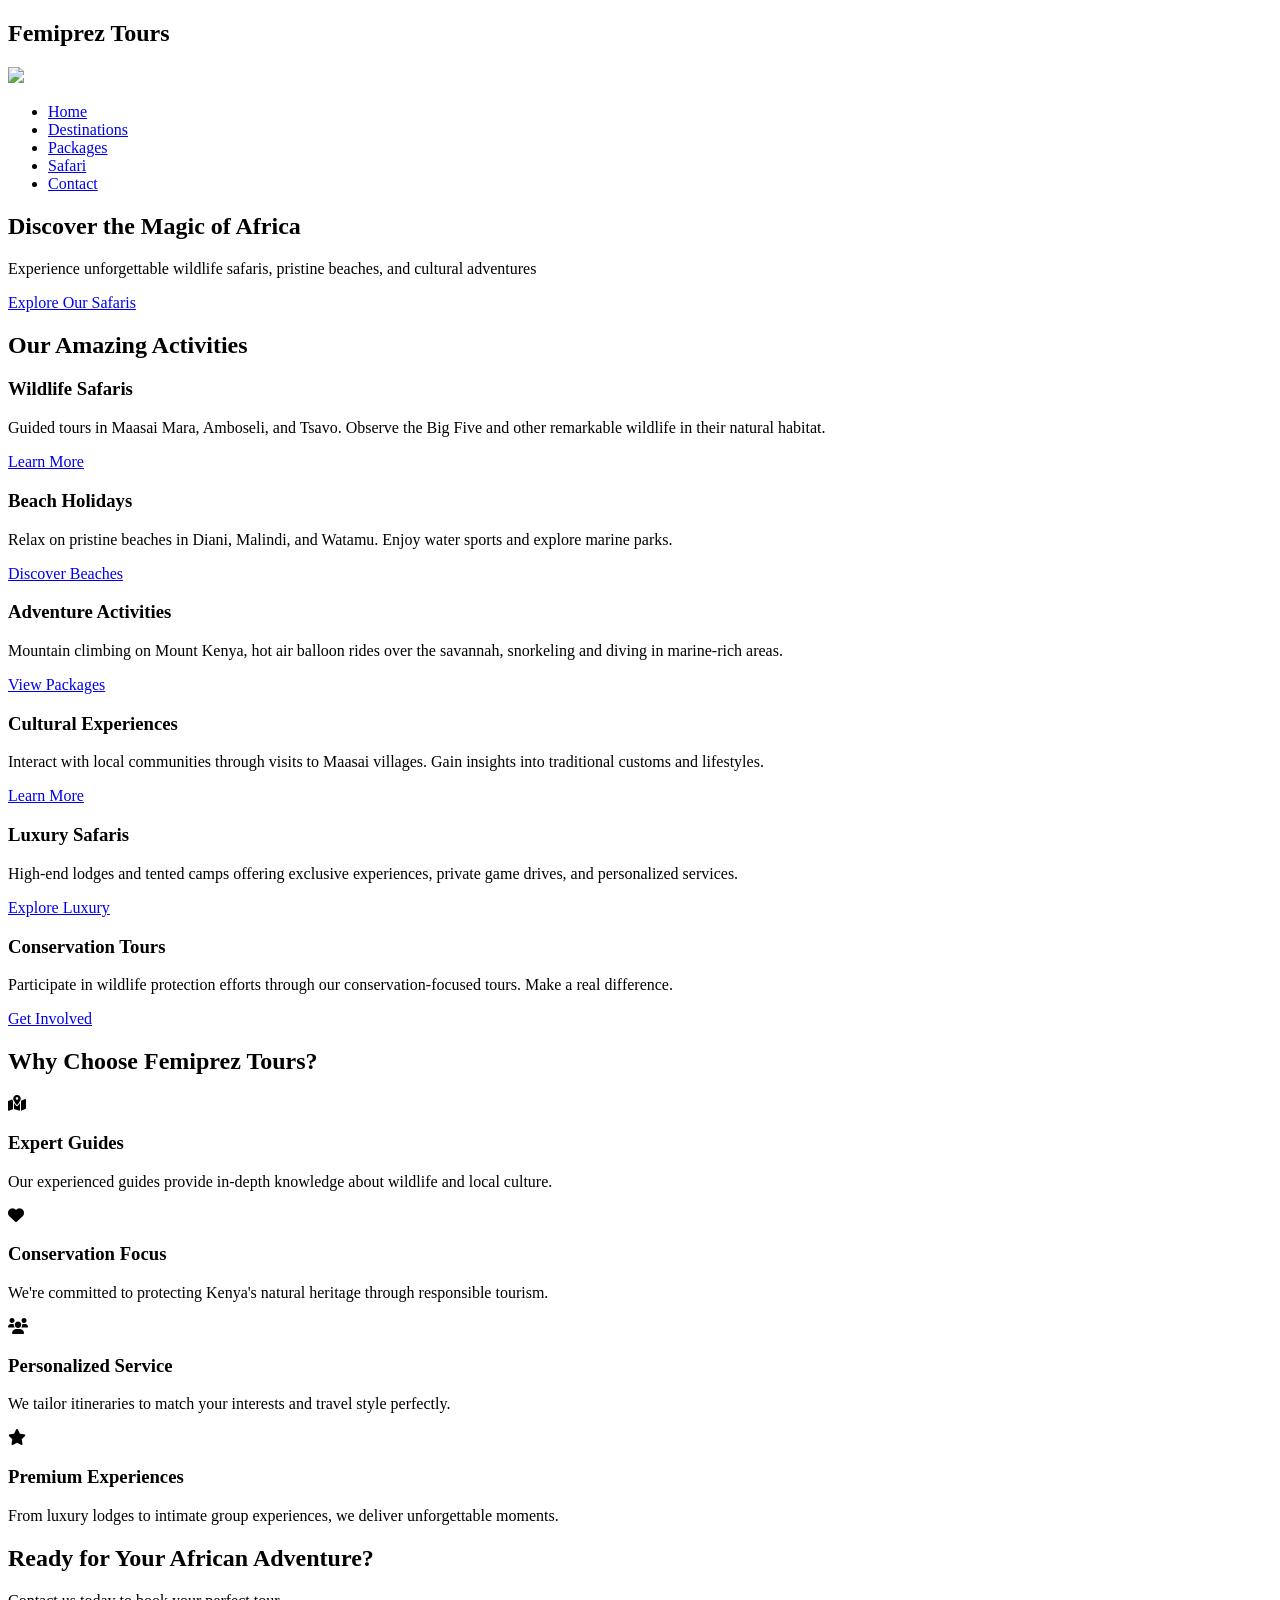
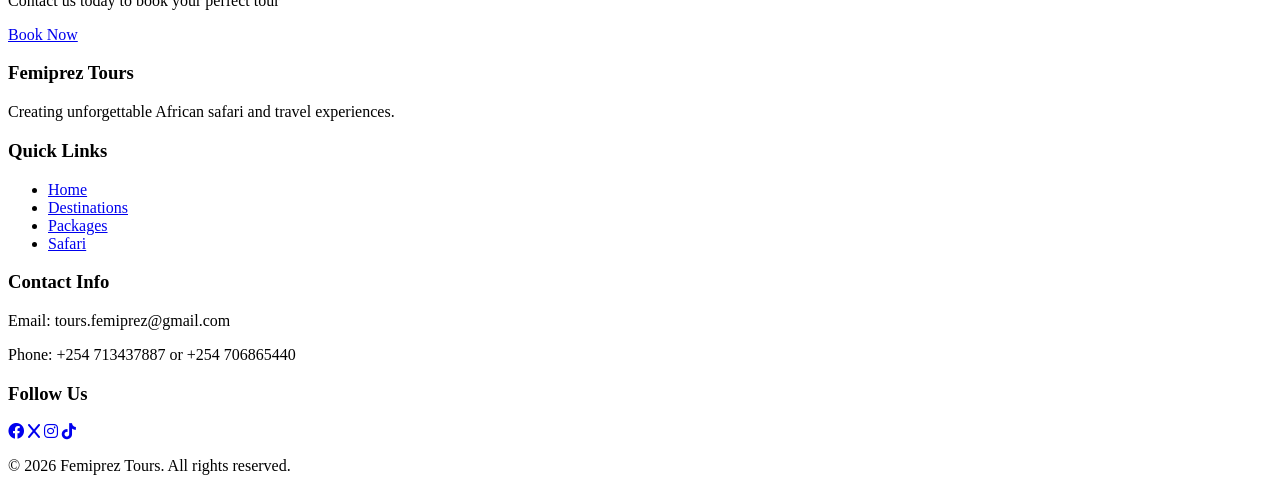
==== femiprez-tours-main/index.html @ 73007fdc "first commit" ====
<!DOCTYPE html>
<html lang="en">
<head>
    <meta charset="UTF-8">
    <meta name="viewport" content="width=device-width, initial-scale=1.0">
    <title>Femiprez Tours - Unforgettable African Safari Adventures</title>
    <link rel="stylesheet" href="css/styles.css">
    <link rel="stylesheet" href="https://cdnjs.cloudflare.com/ajax/libs/font-awesome/6.0.0/css/all.min.css">
</head>
<body>
    <nav class="navbar">
        <div class="container">
            <div class="logo">
                <h1>Femiprez Tours</h1>
                <img src="images/logo.png" >
            </div>
            <ul class="nav-links">
                <li><a href="index.html" class="active">Home</a></li>
                <li><a href="destinations.html">Destinations</a></li>
                <li><a href="packages.html">Packages</a></li>
                <li><a href="safari.html">Safari</a></li>
                <li><a href="contact.html">Contact</a></li>
            </ul>
            <div class="hamburger">
                <span></span>
                <span></span>
                <span></span>
            </div>
        </div>
    </nav>

    <!-- Hero Section -->
    <section class="hero">
        <div class="hero-content">
            <h2>Discover the Magic of Africa</h2>
            <p>Experience unforgettable wildlife safaris, pristine beaches, and cultural adventures</p>
            <a href="safari.html" class="btn btn-primary">Explore Our Safaris</a>
        </div>
    </section>

    <!-- Activities Section -->
    <section class="activities">
        <div class="container">
            <h2>Our Amazing Activities</h2>
            <div class="activities-grid">
                <div class="activity-card">
                    <div class="activity-image safari-img"></div>
                    <h3>Wildlife Safaris</h3>
                    <p>Guided tours in Maasai Mara, Amboseli, and Tsavo. Observe the Big Five and other remarkable wildlife in their natural habitat.</p>
                    <a href="safari.html" class="card-link">Learn More</a>
                </div>

                <div class="activity-card">
                    <div class="activity-image beach-img"></div>
                    <h3>Beach Holidays</h3>
                    <p>Relax on pristine beaches in Diani, Malindi, and Watamu. Enjoy water sports and explore marine parks.</p>
                    <a href="destinations.html" class="card-link">Discover Beaches</a>
                </div>

                <div class="activity-card">
                    <div class="activity-image adventure-img"></div>
                    <h3>Adventure Activities</h3>
                    <p>Mountain climbing on Mount Kenya, hot air balloon rides over the savannah, snorkeling and diving in marine-rich areas.</p>
                    <a href="packages.html" class="card-link">View Packages</a>
                </div>

                <div class="activity-card">
                    <div class="activity-image culture-img"></div>
                    <h3>Cultural Experiences</h3>
                    <p>Interact with local communities through visits to Maasai villages. Gain insights into traditional customs and lifestyles.</p>
                    <a href="packages.html" class="card-link">Learn More</a>
                </div>

                <div class="activity-card">
                    <div class="activity-image luxury-img"></div>
                    <h3>Luxury Safaris</h3>
                    <p>High-end lodges and tented camps offering exclusive experiences, private game drives, and personalized services.</p>
                    <a href="packages.html" class="card-link">Explore Luxury</a>
                </div>

                <div class="activity-card">
                    <div class="activity-image conservation-img"></div>
                    <h3>Conservation Tours</h3>
                    <p>Participate in wildlife protection efforts through our conservation-focused tours. Make a real difference.</p>
                    <a href="safari.html" class="card-link">Get Involved</a>
                </div>
            </div>
        </div>
    </section>

    <!-- Why Choose Us Section -->
    <section class="why-choose-us">
        <div class="container">
            <h2>Why Choose Femiprez Tours?</h2>
            <div class="features-grid">
                <div class="feature">
                    <i class="fas fa-map-location-dot"></i>
                    <h3>Expert Guides</h3>
                    <p>Our experienced guides provide in-depth knowledge about wildlife and local culture.</p>
                </div>
                <div class="feature">
                    <i class="fas fa-heart"></i>
                    <h3>Conservation Focus</h3>
                    <p>We're committed to protecting Kenya's natural heritage through responsible tourism.</p>
                </div>
                <div class="feature">
                    <i class="fas fa-users"></i>
                    <h3>Personalized Service</h3>
                    <p>We tailor itineraries to match your interests and travel style perfectly.</p>
                </div>
                <div class="feature">
                    <i class="fas fa-star"></i>
                    <h3>Premium Experiences</h3>
                    <p>From luxury lodges to intimate group experiences, we deliver unforgettable moments.</p>
                </div>
            </div>
        </div>
    </section>

    <!-- CTA Section -->
    <section class="cta">
        <div class="container">
            <h2>Ready for Your African Adventure?</h2>
            <p>Contact us today to book your perfect tour</p>
            <a href="contact.html" class="btn btn-primary">Book Now</a>
        </div>
    </section>

    <!-- Footer -->
    <footer>
        <div class="container">
            <div class="footer-content">
                <div class="footer-section">
                    <h3>Femiprez Tours</h3>
                    <p>Creating unforgettable African safari and travel experiences.</p>
                </div>
                <div class="footer-section">
                    <h3>Quick Links</h3>
                    <ul>
                        <li><a href="index.html">Home</a></li>
                        <li><a href="destinations.html">Destinations</a></li>
                        <li><a href="packages.html">Packages</a></li>
                        <li><a href="safari.html">Safari</a></li>
                    </ul>
                </div>
                <div class="footer-section">
                    <h3>Contact Info</h3>
                    <p>Email: tours.femiprez@gmail.com</p>
                    <p>Phone: +254 713437887 or +254 706865440</p>
                    
                </div>
                <div class="footer-section">
                    <h3>Follow Us</h3>
                    <div class="social-links">
                        <a href="#"><i class="fab fa-facebook"></i></a>
                        <a href="#"><i class="fab fa-x"></i></a>
                        <a href="#"><i class="fab fa-instagram"></i></a>
                        <a href="#"><i class="fab fa-tiktok"></i></a>
                    </div>
                </div>
            </div>
            <div class="footer-bottom">
                <p>&copy; 2026 Femiprez Tours. All rights reserved.</p>
            </div>
        </div>
    </footer>

    <script src="js/script.js"></script>
</body>
</html>
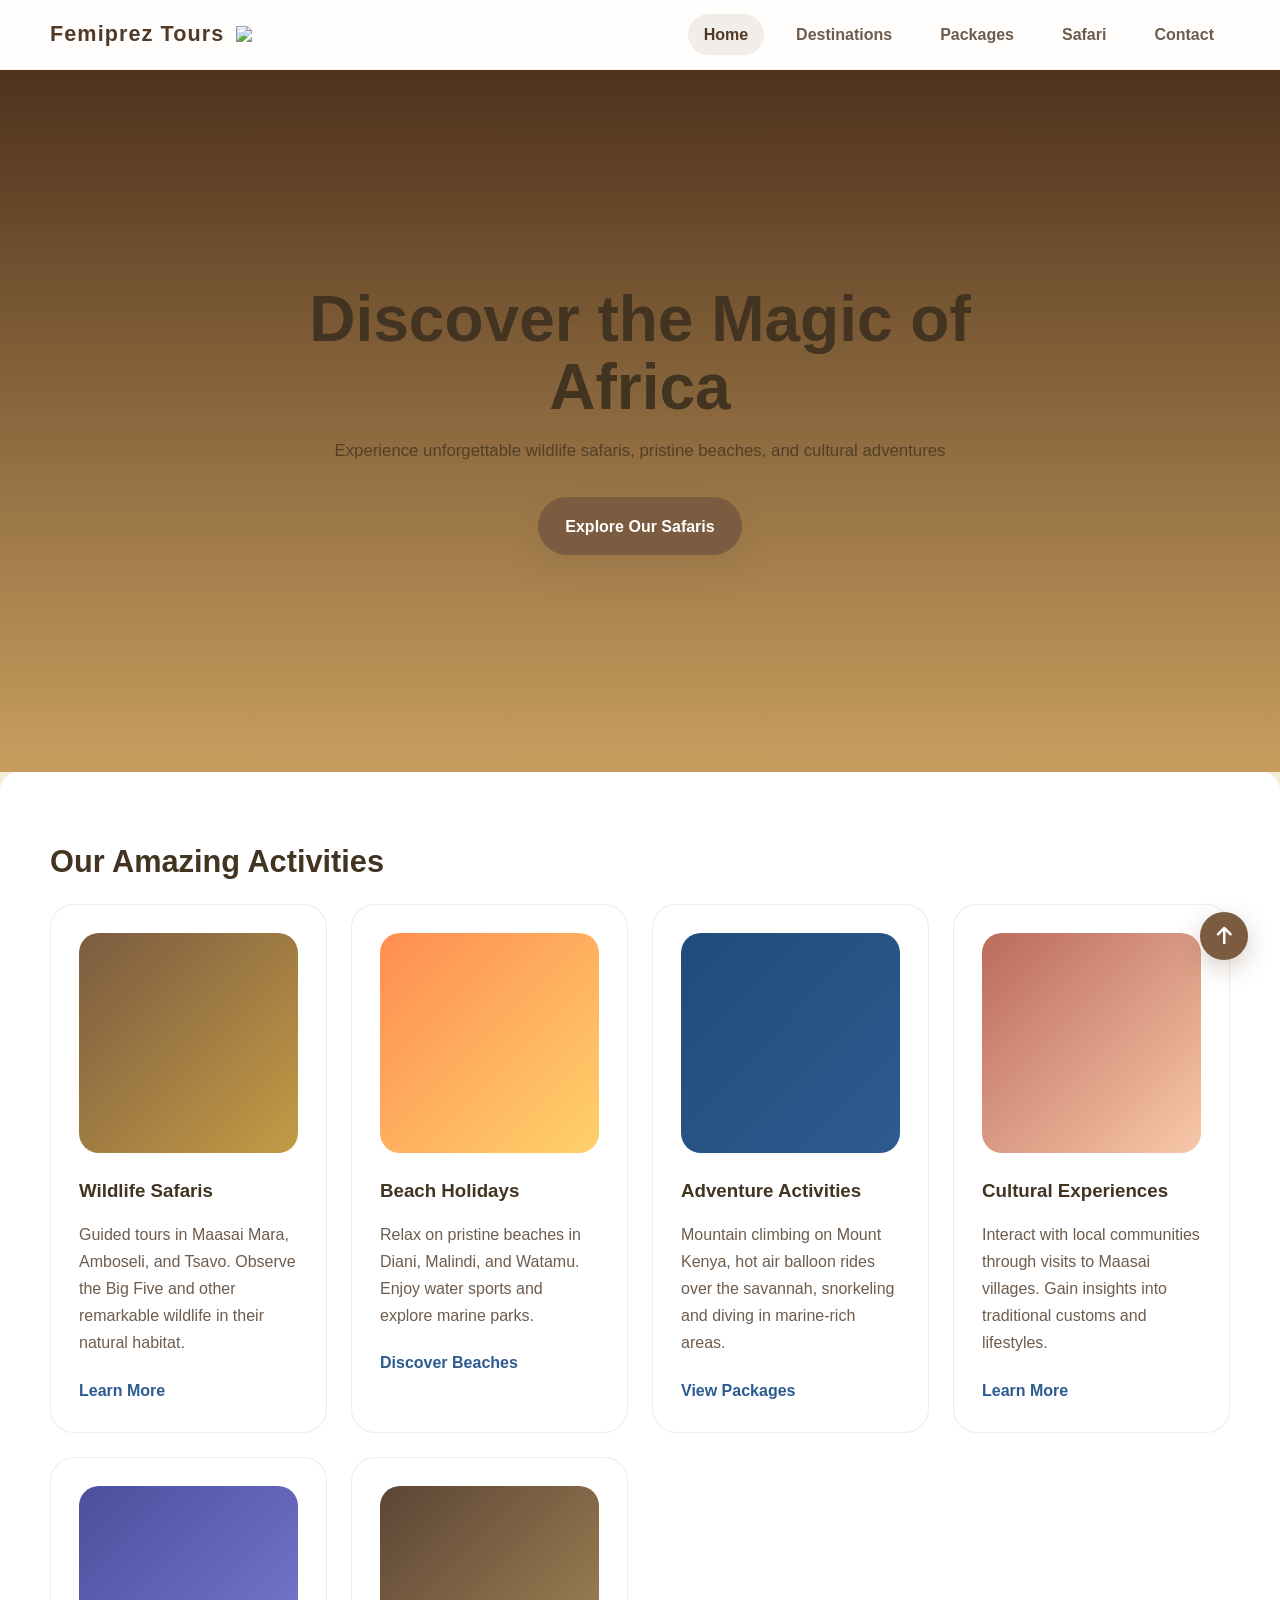
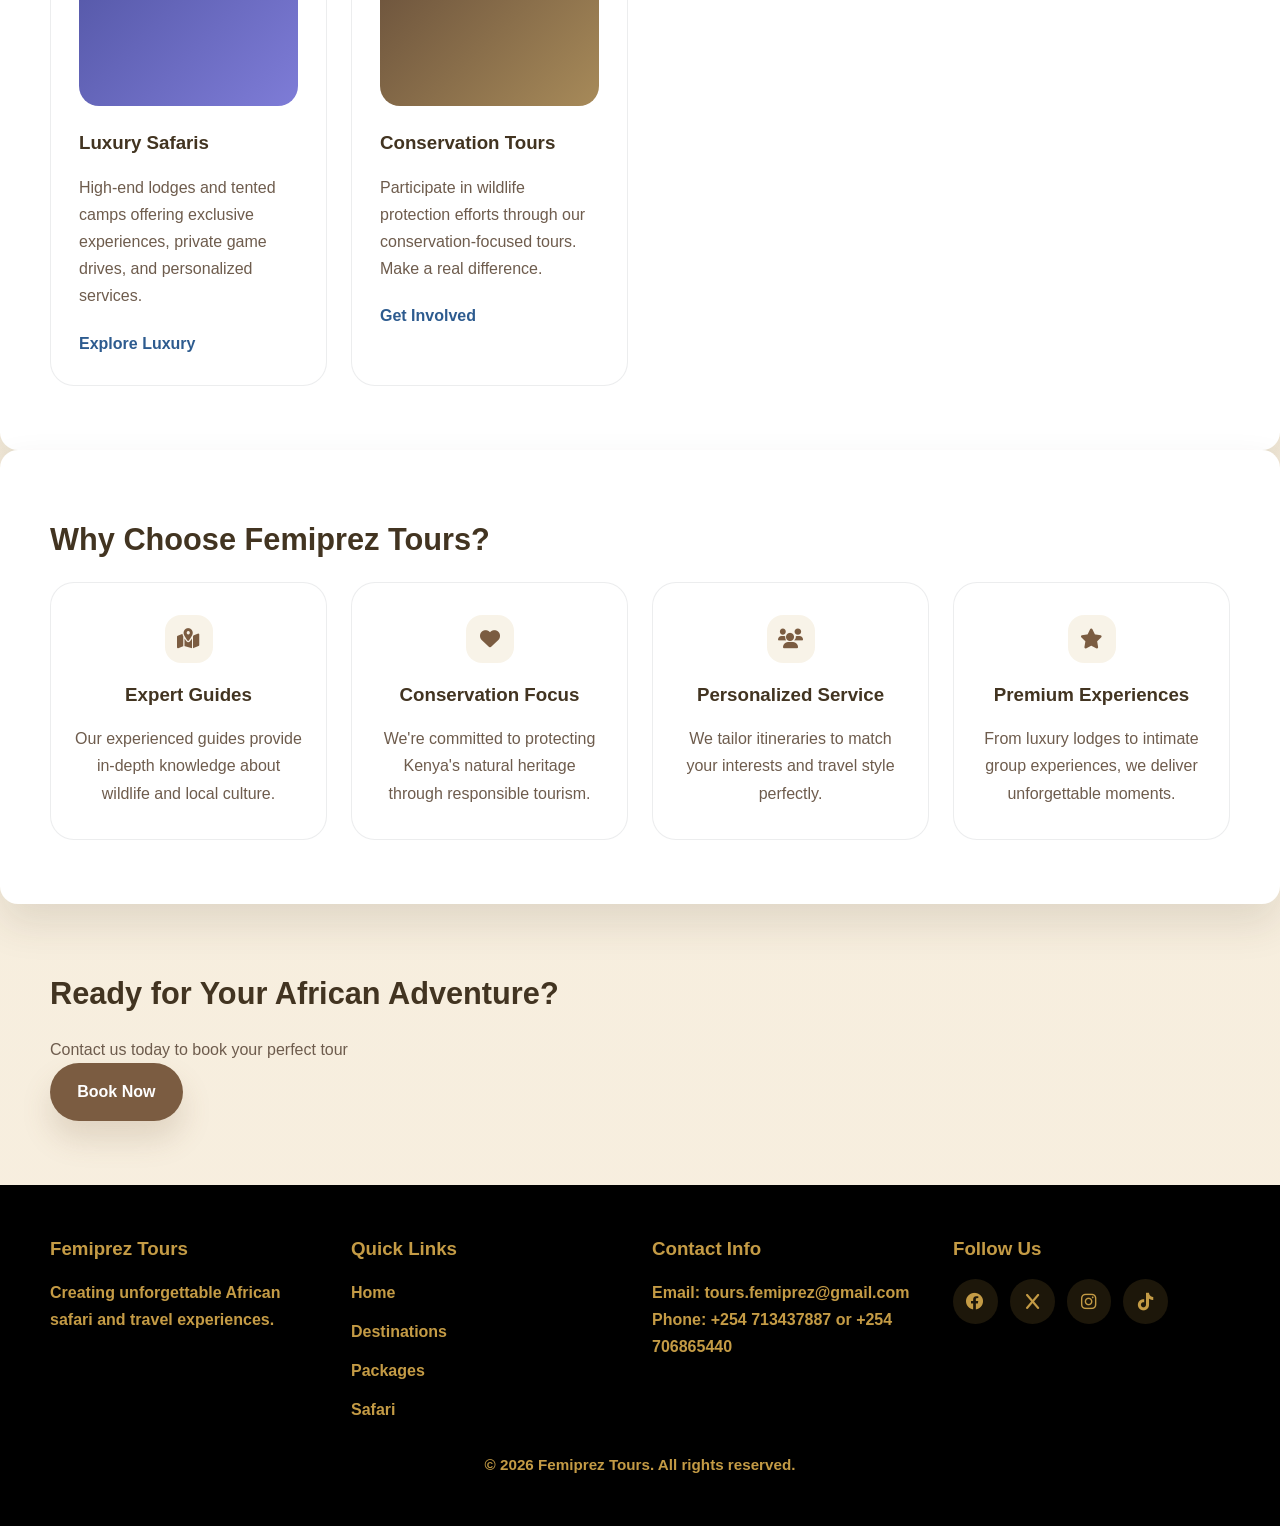
==== commit 366ca56c: "index.html" ====
--- a/femiprez-tours-main/index.html
+++ b/femiprez-tours-main/index.html
@@ -7,7 +7,7 @@
     <link rel="stylesheet" href="css/styles.css">
     <link rel="stylesheet" href="https://cdnjs.cloudflare.com/ajax/libs/font-awesome/6.0.0/css/all.min.css">
 </head>
-<body>
+<body class="page-home">
     <nav class="navbar">
         <div class="container">
             <div class="logo">
@@ -152,10 +152,10 @@
                 <div class="footer-section">
                     <h3>Follow Us</h3>
                     <div class="social-links">
-                        <a href="#"><i class="fab fa-facebook"></i></a>
-                        <a href="#"><i class="fab fa-x"></i></a>
-                        <a href="#"><i class="fab fa-instagram"></i></a>
-                        <a href="#"><i class="fab fa-tiktok"></i></a>
+                        <a href="https://www.facebook.com/femiprez.tours" target="_blank" rel="noopener noreferrer" aria-label="Facebook"><i class="fab fa-facebook"></i></a>
+                        <a href="https://x.com/femiprez" target="_blank" rel="noopener noreferrer" aria-label="x"><i class="fab fa-x"></i></a>
+                        <a href="https://www.instagram.com/femiprez.tours" target="_blank" rel="noopener noreferrer" aria-label="Instagram"><i class="fab fa-instagram"></i></a>
+                        <a href="https://www.tiktok.com/@femiprez.tours" target="_blank" rel="noopener noreferrer" aria-label="TikTok"><i class="fab fa-tiktok"></i></a>
                     </div>
                 </div>
             </div>
--- a/femiprez-tours-main/css/styles.css
+++ b/femiprez-tours-main/css/styles.css
@@ -0,0 +1,853 @@
+/* Global Reset */
+* {
+    margin: 0;
+    padding: 0;
+    box-sizing: border-box;
+}
+
+:root {
+    --bg: #f6efdb;
+    --surface: #ffffff;
+    --surface-alt: #f7eedf;
+    --text: #423421;
+    --text-rgb: 66, 52, 33;
+    --text-muted: #6e5c4d;
+    --primary: #7b5c41;
+    --primary-dark: #523a28;
+    --primary-rgb: 123, 92, 65;
+    --accent: #c49b45;
+    --accent-rgb: 196, 155, 69;
+    --blue: #2d5b8f;
+    --blue-dark: #19446d;
+    --blue-rgb: 45, 91, 143;
+    --border: #d6c6b0;
+    --shadow: 0 20px 40px rgba(66, 52, 33, 0.12);
+    --radius: 18px;
+    --hero-start: #4f321d;
+    --hero-end: #c89f5f;
+    --footer-bg: #000;
+    --footer-link-hover: rgba(255, 205, 90, 0.95);
+    font-family: "Inter", "Segoe UI", sans-serif;
+}
+
+html {
+    scroll-behavior: smooth;
+}
+
+body {
+    background: linear-gradient(180deg, var(--bg) 0%, var(--surface-alt) 100%);
+    color: var(--text);
+    line-height: 1.7;
+    min-height: 100vh;
+}
+
+img {
+    max-width: 100%;
+    display: block;
+}
+
+a {
+    color: inherit;
+    text-decoration: none;
+}
+
+button,
+input,
+select,
+textarea {
+    font: inherit;
+}
+
+.container {
+    width: min(1180px, calc(100% - 2rem));
+    margin: 0 auto;
+}
+
+@media (max-width: 768px) {
+    .container {
+        width: min(100%, calc(100% - 1.5rem));
+    }
+}
+
+@media (max-width: 480px) {
+    .container {
+        width: min(100%, calc(100% - 1rem));
+        padding: 0 0.5rem;
+    }
+}
+
+.navbar {
+    position: sticky;
+    top: 0;
+    z-index: 50;
+    background: rgba(255,255,255,0.92);
+    backdrop-filter: blur(16px);
+    border-bottom: 1px solid rgba(20, 33, 45, 0.05);
+}
+
+.navbar .container {
+    display: flex;
+    align-items: center;
+    justify-content: space-between;
+    gap: 1rem;
+    padding: 1rem 0;
+}
+
+@media (max-width: 480px) {
+    .navbar .container {
+        gap: 0.5rem;
+        padding: 0.75rem 0;
+    }
+}
+
+.logo {
+    display: flex;
+    align-items: center;
+    gap: 0.75rem;
+}
+
+.logo h1 {
+    font-size: 1.35rem;
+    letter-spacing: 0.05em;
+    color: var(--primary-dark);
+}
+
+@media (max-width: 480px) {
+    .logo h1 {
+        font-size: 1rem;
+    }
+}
+
+.nav-links {
+    display: flex;
+    align-items: center;
+    gap: 1rem;
+    list-style: none;
+}
+
+.nav-links li a {
+    color: var(--text-muted);
+    font-weight: 600;
+    padding: 0.75rem 1rem;
+    border-radius: 999px;
+    transition: all 0.25s ease;
+}
+
+@media (max-width: 480px) {
+    .nav-links li a {
+        padding: 0.5rem 0.75rem;
+        font-size: 0.9rem;
+    }
+}
+
+.nav-links li a:hover,
+.nav-links li a.active {
+    color: var(--primary-dark);
+    background: rgba(var(--primary-rgb), 0.1);
+}
+
+.hamburger {
+    display: none;
+    width: 2rem;
+    flex-direction: column;
+    justify-content: space-between;
+    cursor: pointer;
+    height: 1.25rem;
+}
+
+.hamburger span {
+    display: block;
+    height: 3px;
+    width: 100%;
+    background: var(--text);
+    border-radius: 999px;
+}
+
+.hero {
+    min-height: 78vh;
+    display: grid;
+    place-items: center;
+    text-align: center;
+    padding: 4rem 0;
+    background: linear-gradient(180deg, var(--hero-start) 0%, var(--hero-end) 100%);
+    color: var(--text);
+}
+
+.hero-content {
+    max-width: 720px;
+}
+
+.hero h2 {
+    font-size: clamp(2.5rem, 5vw, 4.1rem);
+    margin-bottom: 1rem;
+    line-height: 1.05;
+}
+
+.hero p {
+    font-size: 1.05rem;
+    color: rgba(var(--text-rgb), 0.8);
+    margin-bottom: 2rem;
+}
+
+.btn {
+    display: inline-flex;
+    align-items: center;
+    justify-content: center;
+    gap: 0.65rem;
+    padding: 0.95rem 1.7rem;
+    border-radius: 999px;
+    border: none;
+    font-weight: 700;
+    cursor: pointer;
+    transition: transform 0.2s ease, box-shadow 0.2s ease, background 0.2s ease;
+}
+
+.btn:hover {
+    transform: translateY(-1px);
+}
+
+.btn-primary {
+    background: var(--primary);
+    color: #fff;
+    box-shadow: 0 18px 30px rgba(var(--primary-rgb), 0.18);
+}
+
+.btn-primary:hover {
+    background: var(--primary-dark);
+}
+
+section {
+    padding: 4rem 0;
+}
+
+section h2,
+.page-header h1 {
+    font-size: clamp(1.9rem, 2.4vw, 3rem);
+    margin-bottom: 1rem;
+    color: var(--text);
+}
+
+section p,
+.page-header p,
+.feature p,
+.activity-card p,
+.package-card p,
+.safari-content p,
+.contact-info p,
+.info-item p {
+    color: var(--text-muted);
+}
+
+.activities,
+.why-choose-us,
+.packages-section,
+.safari-section,
+.customization,
+.contact-section {
+    background: var(--surface);
+    border-radius: var(--radius);
+    box-shadow: var(--shadow);
+}
+
+.activities-grid,
+.features-grid,
+.packages-grid,
+.safari-grid,
+.contact-grid {
+    display: grid;
+    gap: 1.5rem;
+}
+
+.activities-grid {
+    grid-template-columns: repeat(auto-fit, minmax(240px, 1fr));
+}
+
+.activity-card,
+.feature,
+.package-card,
+.safari-card,
+.contact-info,
+.booking-form-container,
+.destination-card {
+    background: var(--surface);
+    border: 1px solid rgba(20, 33, 45, 0.08);
+    border-radius: 24px;
+    padding: 1.75rem;
+}
+
+.activity-card,
+.destination-card {
+    min-height: 100%;
+}
+
+.activity-image,
+.dest-image {
+    height: 220px;
+    border-radius: 20px;
+    margin-bottom: 1.35rem;
+    background-size: cover;
+    background-position: center;
+}
+
+.destinations-section {
+    padding: 4rem 0;
+}
+
+.filter-buttons {
+    display: flex;
+    flex-wrap: wrap;
+    gap: 0.75rem;
+    margin-bottom: 2rem;
+}
+
+.filter-btn {
+    padding: 0.95rem 1.35rem;
+    border-radius: 999px;
+    border: 1px solid rgba(var(--accent-rgb), 0.15);
+    background: var(--surface);
+    color: var(--text);
+    cursor: pointer;
+    transition: all 0.2s ease;
+    font-weight: 600;
+}
+
+.filter-btn:hover,
+.filter-btn.active {
+    background: rgba(var(--accent-rgb), 0.18);
+    color: var(--primary-dark);
+    border-color: rgba(var(--accent-rgb), 0.3);
+}
+
+.destinations-category {
+    margin-bottom: 3rem;
+    scroll-margin-top: 100px;
+}
+
+.destinations-category h2 {
+    font-size: clamp(1.5rem, 2vw, 2.2rem);
+    margin-bottom: 2rem;
+    padding-bottom: 1rem;
+    color: var(--primary);
+    border-bottom: 3px solid rgba(var(--accent-rgb), 0.3);
+}
+
+.destinations-grid {
+    display: grid;
+    gap: 1.5rem;
+    grid-template-columns: repeat(auto-fit, minmax(320px, 1fr));
+}
+
+.destination-card {
+    display: grid;
+    gap: 1.35rem;
+}
+
+.dest-content {
+    display: grid;
+    gap: 1rem;
+}
+
+.location {
+    display: flex;
+    align-items: center;
+    gap: 0.5rem;
+    color: var(--text-muted);
+    font-weight: 600;
+}
+
+.highlights {
+    list-style: none;
+    padding-left: 0;
+    display: grid;
+    gap: 0.55rem;
+    margin: 0;
+}
+
+.highlights li {
+    position: relative;
+    padding-left: 1.8rem;
+    color: var(--text-muted);
+}
+
+.highlights li::before {
+    content: "\2022";
+    position: absolute;
+    left: 0;
+    top: 0.1rem;
+    color: var(--primary);
+    font-size: 1.1rem;
+}
+
+.safari-img { background: linear-gradient(135deg, #7b5c41 0%, #c49b45 100%); }
+.beach-img { background: linear-gradient(135deg, #ff8d51 0%, #fed16b 100%); }
+.adventure-img { background: linear-gradient(135deg, #1f4c7a 0%, #2d5b8f 100%); }
+.culture-img { background: linear-gradient(135deg, #bb6b5b 0%, #f8c8aa 100%); }
+.luxury-img { background: linear-gradient(135deg, #4b4f9c 0%, #7e7cd7 100%); }
+.conservation-img { background: linear-gradient(135deg, #5d4535 0%, #a78a59 100%); }
+
+.maasai-mara-img { background: linear-gradient(135deg, #7b5c41 0%, #b59051 100%); }
+.amboseli-img { background: linear-gradient(135deg, #2e5d4d 0%, #7fb89e 100%); }
+.tsavo-img { background: linear-gradient(135deg, #55483d 0%, #c9a47f 100%); }
+.diani-img { background: linear-gradient(135deg, #ff8d51 0%, #f7b153 100%); }
+.malindi-img { background: linear-gradient(135deg, #f0a56f 0%, #f6d3a5 100%); }
+.watamu-img { background: linear-gradient(135deg, #2d5b8f 0%, #70a7d0 100%); }
+.mount-kenya-img { background: linear-gradient(135deg, #4a5d6d 0%, #8fb8c4 100%); }
+.savannah-img { background: linear-gradient(135deg, #936a3b 0%, #d8b97a 100%); }
+.diving-img { background: linear-gradient(135deg, #2b6c7b 0%, #5fb3c4 100%); }
+
+.activity-card h3,
+.feature h3,
+.activity-card h3,
+.feature h3,
+.package-card h3,
+.safari-content h3,
+.info-item h3 {
+    margin-bottom: 0.9rem;
+    color: var(--text);
+}
+
+.footer-section h3 {
+    margin-bottom: 0.9rem;
+    color: var(--accent);
+    font-weight: 700;
+}
+
+.card-link {
+    margin-top: 1.25rem;
+    display: inline-flex;
+    align-items: center;
+    gap: 0.5rem;
+    color: var(--blue);
+    font-weight: 700;
+}
+
+.feature {
+    text-align: center;
+    padding: 2rem 1.5rem;
+}
+
+.feature i,
+.info-item i,
+.safari-content i {
+    display: inline-flex;
+    width: 3rem;
+    height: 3rem;
+    align-items: center;
+    justify-content: center;
+    border-radius: 1rem;
+    background: rgba(var(--accent-rgb), 0.12);
+    color: var(--primary);
+    margin-bottom: 1rem;
+    font-size: 1.25rem;
+}
+
+.why-choose-us .features-grid {
+    grid-template-columns: repeat(auto-fit, minmax(210px, 1fr));
+}
+
+.page-header {
+    text-align: center;
+    padding: 7rem 0 4rem;
+    background: linear-gradient(180deg, rgba(var(--accent-rgb), 0.25) 0%, rgba(247, 238, 223, 0.8) 100%);
+}
+.page-destinations .page-header {
+    background: linear-gradient(180deg, rgba(var(--blue-rgb), 0.25) 0%, rgba(230, 240, 255, 0.95) 100%);
+}
+
+.page-packages .page-header {
+    background: linear-gradient(180deg, rgba(142, 187, 233, 0.25) 0%, rgba(237, 245, 255, 0.95) 100%);
+}
+
+.page-contact .page-header {
+    background: linear-gradient(180deg, rgba(192, 149, 93, 0.25) 0%, rgba(245, 230, 210, 0.95) 100%);
+}
+.packages-section {
+    background: linear-gradient(180deg, rgba(var(--accent-rgb), 0.12) 0%, var(--surface) 100%);
+}
+
+.packages-grid,
+.safari-grid {
+    grid-template-columns: repeat(auto-fit, minmax(300px, 1fr));
+}
+
+.package-card,
+.safari-card {
+    position: relative;
+    overflow: hidden;
+    padding: 2rem;
+    border-color: rgba(var(--accent-rgb), 0.18);
+}
+
+.package-card {
+    background: rgba(var(--accent-rgb), 0.05);
+}
+
+.package-card .badge,
+.safari-card .badge {
+    display: inline-block;
+    margin-bottom: 1rem;
+    padding: 0.5rem 1rem;
+    border-radius: 999px;
+    background: rgba(var(--accent-rgb), 0.12);
+    color: var(--primary-dark);
+    font-size: 0.9rem;
+    font-weight: 700;
+}
+
+.package-card .price {
+    font-size: 1.5rem;
+    font-weight: 700;
+    margin: 0.75rem 0;
+}
+
+.package-card .price span {
+    color: var(--text-muted);
+    font-size: 0.95rem;
+    font-weight: 500;
+}
+
+.package-card .duration {
+    display: flex;
+    align-items: center;
+    gap: 0.5rem;
+    color: var(--primary);
+    margin-bottom: 1rem;
+    font-weight: 700;
+}
+
+.package-features,
+.safari-content ul {
+    list-style: none;
+    padding-left: 0;
+    margin: 1rem 0 1.5rem;
+    display: grid;
+    gap: 0.75rem;
+}
+
+.package-features li,
+.safari-content li {
+    position: relative;
+    padding-left: 1.75rem;
+    color: var(--text-muted);
+}
+
+.package-features li::before,
+.safari-content li::before {
+    content: "\f00c";
+    font-family: "Font Awesome 6 Free";
+    font-weight: 900;
+    position: absolute;
+    left: 0;
+    top: 0.1rem;
+    color: var(--accent);
+    font-size: 0.9rem;
+}
+
+.safari-card {
+    display: grid;
+    grid-template-columns: 1fr;
+    gap: 1.5rem;
+}
+
+.safari-image {
+    min-height: 260px;
+    border-radius: 24px;
+    background-size: cover;
+    background-position: center;
+}
+
+.wildlife-img { background: linear-gradient(135deg, #213c4d 0%, #477b75 100%); }
+.luxury-safari-img { background: linear-gradient(135deg, #3c3e6d 0%, #8f7ce6 100%); }
+.conservation-safari-img { background: linear-gradient(135deg, #5d4535 0%, #a78a59 100%); }
+.photo-safari-img { background: linear-gradient(135deg, #3f4f8a 0%, #97b6db 100%); }
+.birdwatch-img { background: linear-gradient(135deg, #1b4b78 0%, #7da5d6 100%); }
+.culinary-img { background: linear-gradient(135deg, #bc6847 0%, #f4a986 100%); }
+.family-safari-img { background: linear-gradient(135deg, #3f6243 0%, #95bf8e 100%); }
+.group-safari-img { background: linear-gradient(135deg, #37536e 0%, #78a9c8 100%); }
+
+.contact-grid {
+    grid-template-columns: 1fr 1.15fr;
+}
+
+.contact-info {
+    padding: 2rem;
+}
+
+.contact-info h2,
+.booking-form-container h2 {
+    margin-bottom: 1.5rem;
+}
+
+.info-item {
+    display: grid;
+    grid-template-columns: auto 1fr;
+    gap: 1rem;
+    margin-bottom: 1.5rem;
+    align-items: flex-start;
+}
+
+.info-item i {
+    width: 3rem;
+    height: 3rem;
+    display: grid;
+    place-items: center;
+    border-radius: 1rem;
+    background: rgba(var(--accent-rgb), 0.12);
+    color: var(--primary);
+}
+
+.booking-form {
+    display: grid;
+    gap: 1.25rem;
+}
+
+.form-row {
+    display: grid;
+    grid-template-columns: repeat(2, minmax(0, 1fr));
+    gap: 1rem;
+}
+
+.form-group {
+    display: grid;
+    gap: 0.5rem;
+}
+
+.form-group label {
+    font-weight: 700;
+    color: var(--text);
+}
+
+input,
+select,
+textarea {
+    width: 100%;
+    padding: 0.95rem 1rem;
+    border: 1px solid var(--border);
+    border-radius: 14px;
+    background: #fff;
+    color: var(--text);
+    transition: border-color 0.2s ease, box-shadow 0.2s ease;
+}
+
+input:focus,
+select:focus,
+textarea:focus {
+    outline: none;
+    border-color: var(--primary);
+    box-shadow: 0 0 0 4px rgba(var(--primary-rgb), 0.08);
+}
+
+button[type="submit"] {
+    width: fit-content;
+    min-width: 220px;
+}
+
+.form-note {
+    margin-top: 0.75rem;
+    font-size: 0.95rem;
+    color: var(--text-muted);
+}
+
+footer {
+    padding: 3rem 0;
+    background: var(--footer-bg);
+    color: var(--accent);
+    font-weight: 700;
+}
+
+@media (max-width: 768px) {
+    footer {
+        padding: 2rem 0;
+    }
+}
+
+@media (max-width: 480px) {
+    footer {
+        padding: 1.5rem 0;
+    }
+}
+
+.footer-content {
+    display: grid;
+    grid-template-columns: repeat(auto-fit, minmax(200px, 1fr));
+    gap: 1.5rem;
+    margin-bottom: 1.75rem;
+}
+
+.footer-section ul {
+    list-style: none;
+    padding-left: 0;
+    display: grid;
+    gap: 0.75rem;
+    font-weight: 700;
+}
+
+.footer-section a {
+    color: var(--accent);
+    font-weight: 700;
+}
+
+.footer-section a:hover {
+    color: var(--footer-link-hover);
+}
+
+.social-links {
+    display: flex;
+    gap: 0.75rem;
+    flex-wrap: wrap;
+}
+
+.social-links a {
+    width: 2.8rem;
+    height: 2.8rem;
+    display: inline-flex;
+    align-items: center;
+    justify-content: center;
+    border-radius: 50%;
+    background: rgba(var(--accent-rgb), 0.15);
+    color: var(--accent);
+    font-size: 1.1rem;
+    transition: transform 0.2s ease, background 0.2s ease, color 0.2s ease;
+}
+
+.social-links a:hover {
+    transform: translateY(-2px);
+    background: var(--accent);
+    color: var(--footer-bg);
+}
+
+.footer-bottom {
+    text-align: center;
+    color: var(--accent);
+    font-size: 0.95rem;
+    font-weight: 700;
+}
+
+#back-to-top {
+    position: fixed;
+    bottom: -60px;
+    right: 2rem;
+    width: 3rem;
+    height: 3rem;
+    background: var(--primary);
+    color: #fff;
+    border: none;
+    border-radius: 50%;
+    cursor: pointer;
+    display: flex;
+    align-items: center;
+    justify-content: center;
+    font-size: 1.25rem;
+    box-shadow: 0 8px 24px rgba(var(--primary-rgb), 0.3);
+    transition: all 0.3s ease;
+    z-index: 40;
+}
+
+#back-to-top.visible {
+    bottom: 2rem;
+}
+
+#back-to-top:hover {
+    background: var(--primary-dark);
+    transform: translateY(-3px);
+    box-shadow: 0 12px 32px rgba(var(--primary-rgb), 0.4);
+}
+
+@media (max-width: 980px) {
+    .contact-grid,
+    .packages-grid,
+    .safari-grid,
+    .features-grid {
+        grid-template-columns: 1fr;
+    }
+
+    .hero {
+        padding-top: 6rem;
+    }
+}
+
+@media (max-width: 600px) {
+    .hero {
+        padding: 3rem 0;
+    }
+
+    .page-header {
+        padding: 3rem 0 1.5rem;
+    }
+
+    .page-header h1 {
+        font-size: 2rem;
+    }
+
+    footer {
+        padding: 1.5rem 0;
+    }
+
+    .footer-content {
+        gap: 1rem;
+    }
+}
+
+@media (max-width: 768px) {
+    .navbar .container {
+        flex-wrap: wrap;
+        gap: 0.75rem;
+    }
+
+    .nav-links {
+        position: absolute;
+        top: 100%;
+        left: 0;
+        right: 0;
+        background: rgba(255,255,255,0.97);
+        border-bottom-left-radius: 24px;
+        border-bottom-right-radius: 24px;
+        flex-direction: column;
+        padding: 1rem;
+        transform: translateY(-20px);
+        opacity: 0;
+        visibility: hidden;
+        transition: opacity 0.25s ease, transform 0.25s ease, visibility 0.25s ease;
+    }
+
+    .nav-links.open {
+        transform: translateY(0);
+        opacity: 1;
+        visibility: visible;
+    }
+
+    .nav-links li a {
+        width: 100%;
+    }
+
+    .hamburger {
+        display: flex;
+    }
+}
+
+@media (max-width: 600px) {
+    .hero {
+        padding: 3rem 0;
+    }
+
+    .page-header {
+        padding: 3rem 0 1.5rem;
+    }
+
+    .page-header h1 {
+        font-size: 2rem;
+    }
+
+    .hero h2 {
+        font-size: 2.4rem;
+    }
+
+    .btn {
+        width: 100%;
+        justify-content: center;
+    }
+
+    .form-row {
+        grid-template-columns: 1fr;
+    }
+}
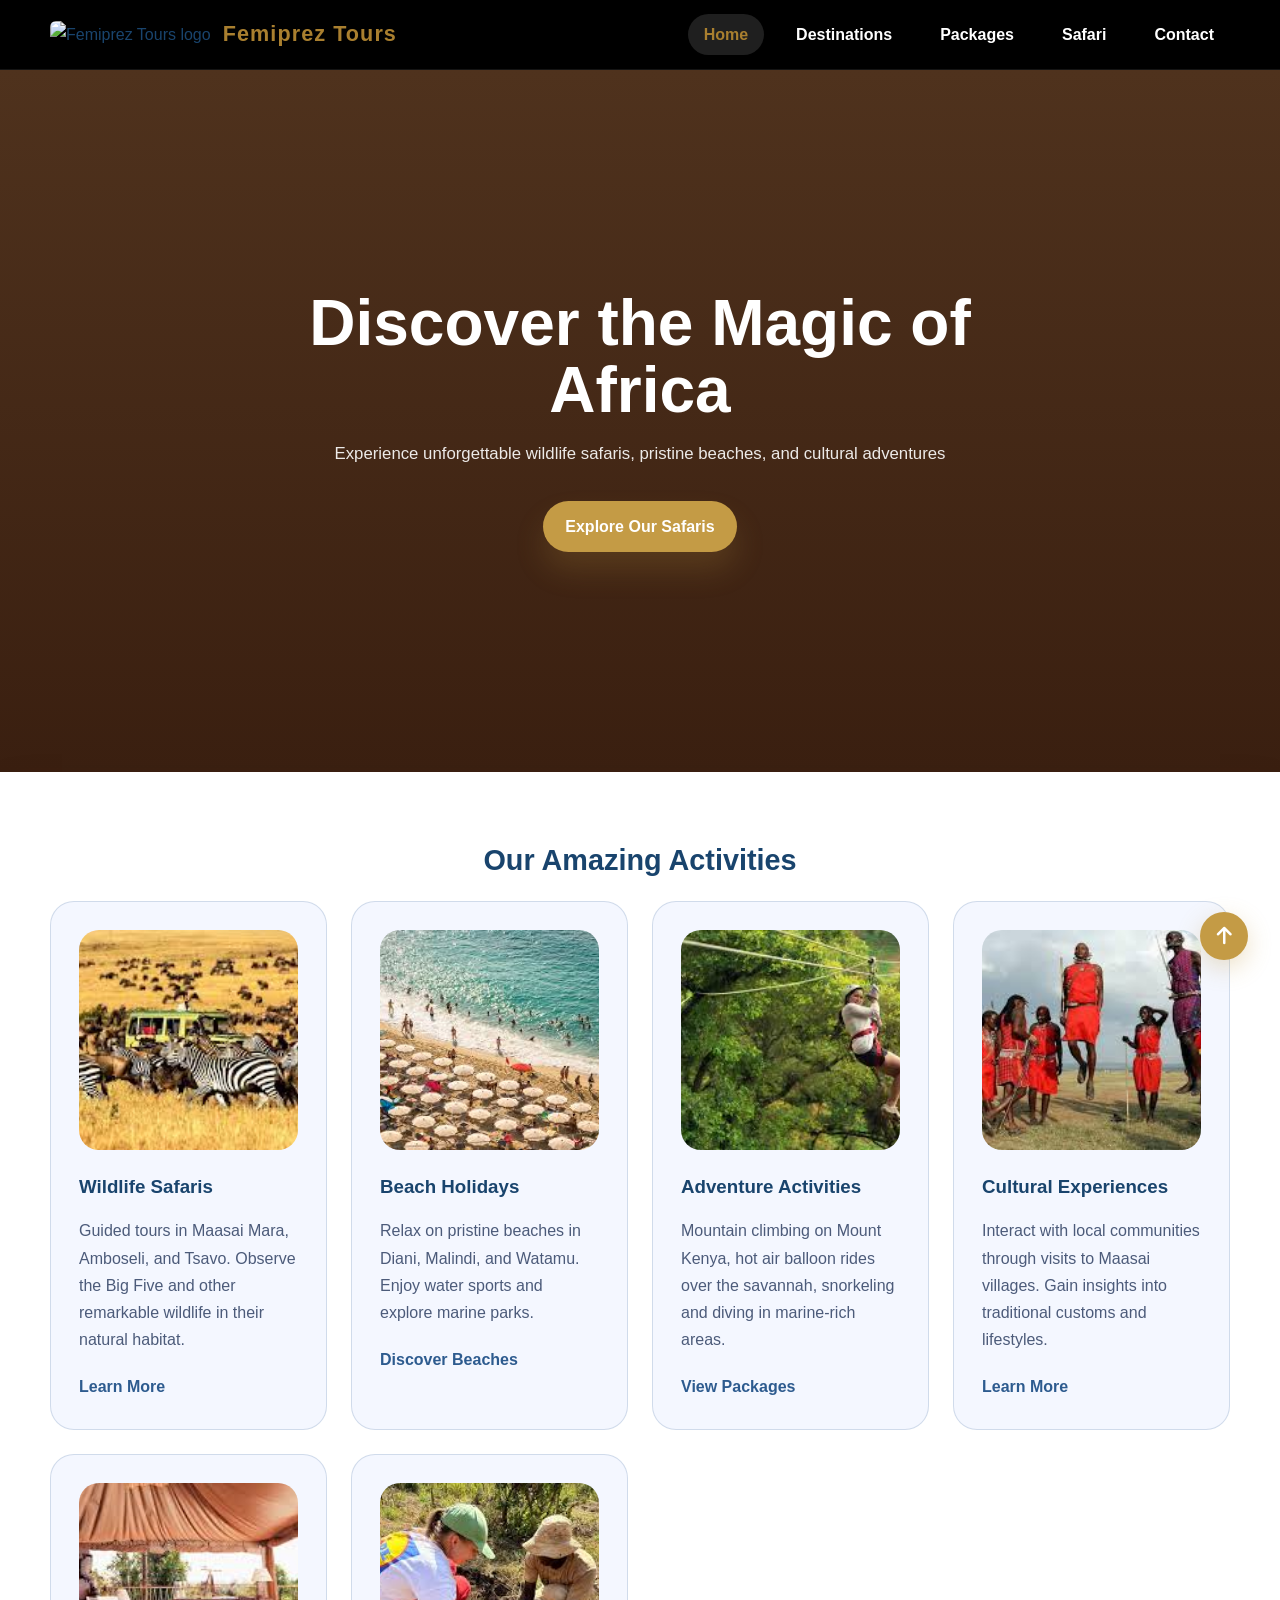
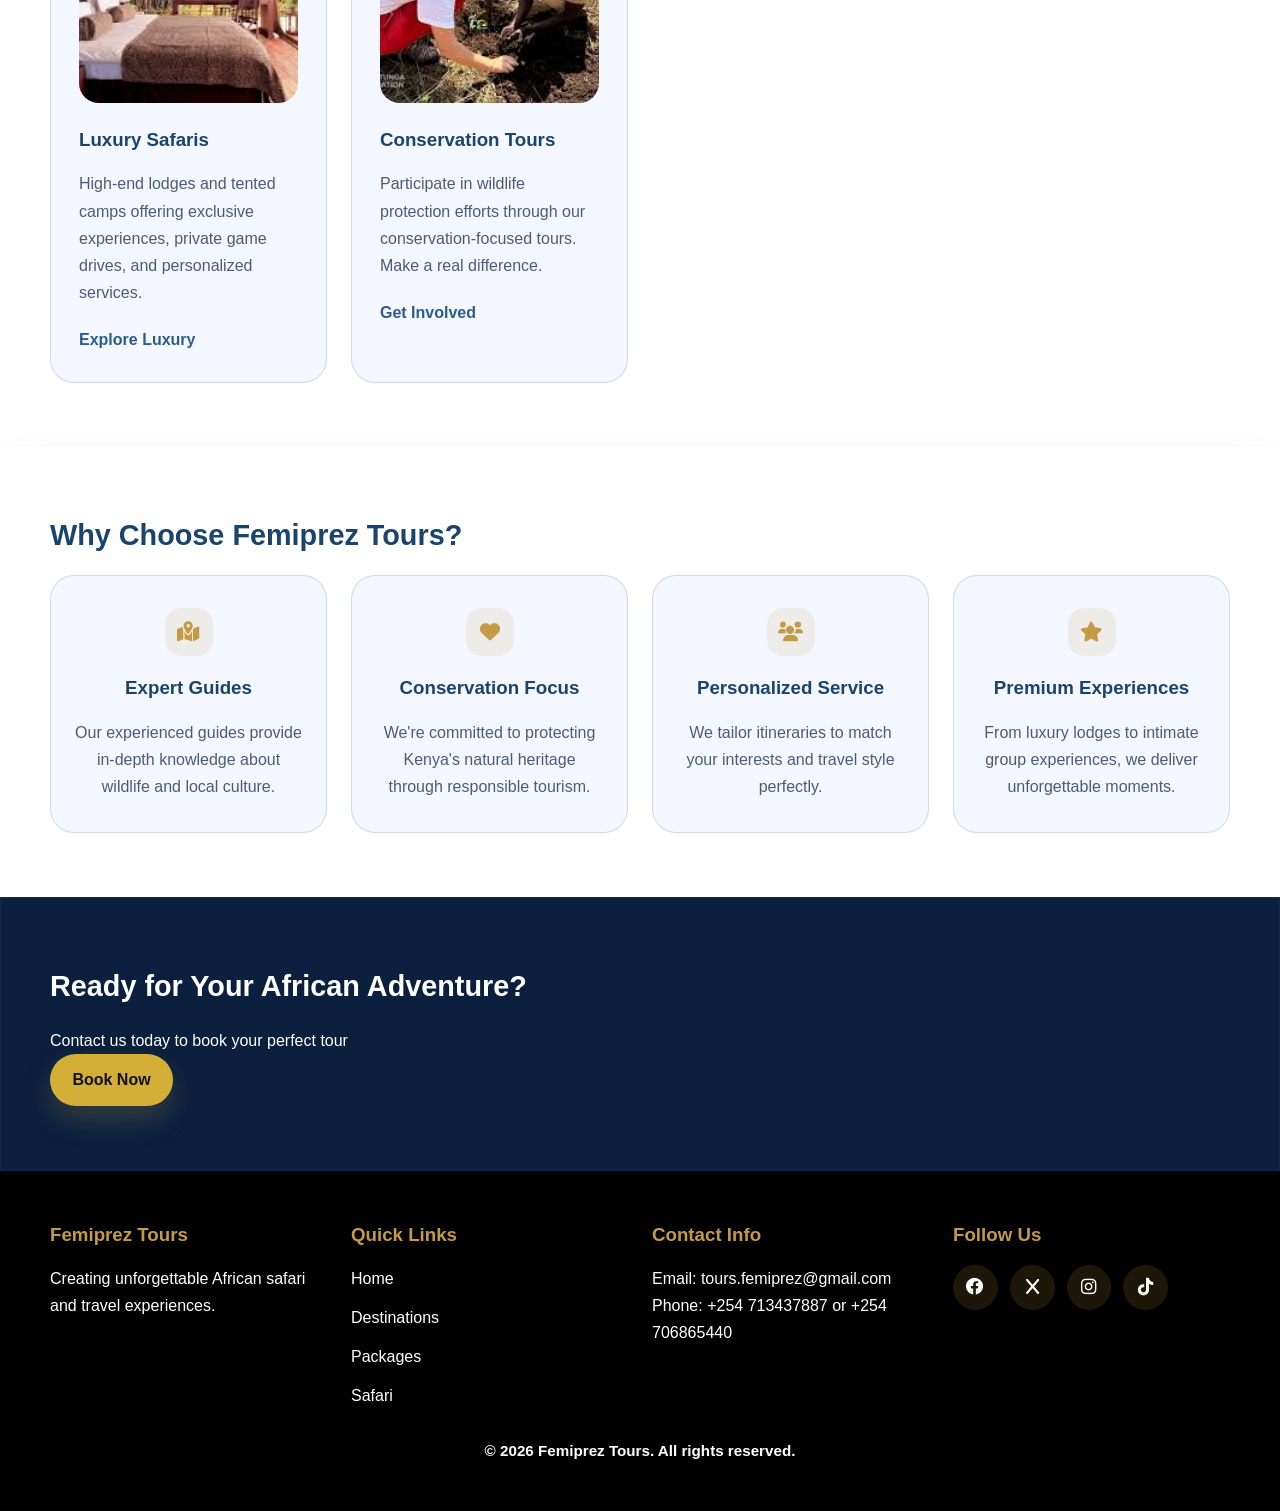
==== commit fdbc033c: "images" ====
--- a/femiprez-tours-main/index.html
+++ b/femiprez-tours-main/index.html
@@ -11,8 +11,8 @@
     <nav class="navbar">
         <div class="container">
             <div class="logo">
+                <img src="images/IMG-20260609-WA0005.jpg" alt="Femiprez Tours logo">
                 <h1>Femiprez Tours</h1>
-                <img src="images/logo.png" >
             </div>
             <ul class="nav-links">
                 <li><a href="index.html" class="active">Home</a></li>
@@ -63,7 +63,7 @@
                     <p>Mountain climbing on Mount Kenya, hot air balloon rides over the savannah, snorkeling and diving in marine-rich areas.</p>
                     <a href="packages.html" class="card-link">View Packages</a>
                 </div>
-
+                <!-- <form id="bookingForm" class="booking-form" action="submit_booking.php" method="POST"></form> -->
                 <div class="activity-card">
                     <div class="activity-image culture-img"></div>
                     <h3>Cultural Experiences</h3>
@@ -152,9 +152,9 @@
                 <div class="footer-section">
                     <h3>Follow Us</h3>
                     <div class="social-links">
-                        <a href="https://www.facebook.com/femiprez.tours" target="_blank" rel="noopener noreferrer" aria-label="Facebook"><i class="fab fa-facebook"></i></a>
-                        <a href="https://x.com/femiprez" target="_blank" rel="noopener noreferrer" aria-label="x"><i class="fab fa-x"></i></a>
-                        <a href="https://www.instagram.com/femiprez.tours" target="_blank" rel="noopener noreferrer" aria-label="Instagram"><i class="fab fa-instagram"></i></a>
+                        <a href="https://www.facebook.com/@femiprez.tours" target="_blank" rel="noopener noreferrer" aria-label="Facebook"><i class="fab fa-facebook"></i></a>
+                        <a href="https://x.com/@femiprez.tours" target="_blank" rel="noopener noreferrer" aria-label="x"><i class="fab fa-x"></i></a>
+                        <a href="https://www.instagram.com/@femiprez.tours" target="_blank" rel="noopener noreferrer" aria-label="Instagram"><i class="fab fa-instagram"></i></a>
                         <a href="https://www.tiktok.com/@femiprez.tours" target="_blank" rel="noopener noreferrer" aria-label="TikTok"><i class="fab fa-tiktok"></i></a>
                     </div>
                 </div>
--- a/femiprez-tours-main/css/styles.css
+++ b/femiprez-tours-main/css/styles.css
@@ -6,25 +6,28 @@
 }
 
 :root {
-    --bg: #f6efdb;
+    --body-bg: #ffffff;
     --surface: #ffffff;
-    --surface-alt: #f7eedf;
-    --text: #423421;
-    --text-rgb: 66, 52, 33;
-    --text-muted: #6e5c4d;
-    --primary: #7b5c41;
-    --primary-dark: #523a28;
-    --primary-rgb: 123, 92, 65;
+    --surface-alt: #f7f7ff;
+    --text: #19446d;
+    --text-rgb: 25, 68, 109;
+    --text-muted: #4c5b7a;
+    --primary: #c49b45;
+    --primary-dark: #a97f2f;
+    --primary-rgb: 196, 155, 69;
     --accent: #c49b45;
     --accent-rgb: 196, 155, 69;
     --blue: #2d5b8f;
     --blue-dark: #19446d;
     --blue-rgb: 45, 91, 143;
+    --purple: #6a3fa8;
+    --purple-light: #9b6fe0;
+    --container-blue: #e8f0ff;
+    --container-gold: rgba(196, 155, 69, 0.14);
     --border: #d6c6b0;
     --shadow: 0 20px 40px rgba(66, 52, 33, 0.12);
-    --radius: 18px;
     --hero-start: #4f321d;
-    --hero-end: #c89f5f;
+    --hero-end: #3a1f10;
     --footer-bg: #000;
     --footer-link-hover: rgba(255, 205, 90, 0.95);
     font-family: "Inter", "Segoe UI", sans-serif;
@@ -35,7 +38,7 @@
 }
 
 body {
-    background: linear-gradient(180deg, var(--bg) 0%, var(--surface-alt) 100%);
+    background: var(--body-bg);
     color: var(--text);
     line-height: 1.7;
     min-height: 100vh;
@@ -80,9 +83,9 @@
     position: sticky;
     top: 0;
     z-index: 50;
-    background: rgba(255,255,255,0.92);
+    background: #000;
     backdrop-filter: blur(16px);
-    border-bottom: 1px solid rgba(20, 33, 45, 0.05);
+    border-bottom: 1px solid rgba(255, 255, 255, 0.08);
 }
 
 .navbar .container {
@@ -106,6 +109,13 @@
     gap: 0.75rem;
 }
 
+.logo img {
+    max-height: 50px;
+    width: auto;
+    display: block;
+    border-radius: 6px;
+}
+
 .logo h1 {
     font-size: 1.35rem;
     letter-spacing: 0.05em;
@@ -126,7 +136,7 @@
 }
 
 .nav-links li a {
-    color: var(--text-muted);
+    color: #fff;
     font-weight: 600;
     padding: 0.75rem 1rem;
     border-radius: 999px;
@@ -143,7 +153,7 @@
 .nav-links li a:hover,
 .nav-links li a.active {
     color: var(--primary-dark);
-    background: rgba(var(--primary-rgb), 0.1);
+    background: rgba(255, 255, 255, 0.12);
 }
 
 .hamburger {
@@ -170,7 +180,7 @@
     text-align: center;
     padding: 4rem 0;
     background: linear-gradient(180deg, var(--hero-start) 0%, var(--hero-end) 100%);
-    color: var(--text);
+    color: #fff;
 }
 
 .hero-content {
@@ -181,11 +191,12 @@
     font-size: clamp(2.5rem, 5vw, 4.1rem);
     margin-bottom: 1rem;
     line-height: 1.05;
+    color: #fff;
 }
 
 .hero p {
     font-size: 1.05rem;
-    color: rgba(var(--text-rgb), 0.8);
+    color: rgba(255, 255, 255, 0.9);
     margin-bottom: 2rem;
 }
 
@@ -193,13 +204,16 @@
     display: inline-flex;
     align-items: center;
     justify-content: center;
+    text-align: center;
     gap: 0.65rem;
-    padding: 0.95rem 1.7rem;
-    border-radius: 999px;
+    padding: 0.75rem 1.4rem;
+    border-radius: 2rem;
     border: none;
     font-weight: 700;
     cursor: pointer;
     transition: transform 0.2s ease, box-shadow 0.2s ease, background 0.2s ease;
+    background: var(--primary);
+    color: #fff;
 }
 
 .btn:hover {
@@ -212,8 +226,110 @@
     box-shadow: 0 18px 30px rgba(var(--primary-rgb), 0.18);
 }
 
-.btn-primary:hover {
+.btn-primary:hover,
+.btn:hover {
     background: var(--primary-dark);
+}
+
+.page-packages .package-card.premium,
+.page-packages .package-card.family,
+.page-packages .package-card.adventure,
+.page-packages .package-card.relaxation,
+.page-packages .package-card.cultural,
+.page-packages .package-card.conservation,
+.page-packages .package-card.speciality {
+    background: rgba(169, 127, 47, 0.14);
+    border-color: rgba(169, 127, 47, 0.28);
+}
+
+.page-packages .package-card.premium .badge,
+.page-packages .package-card.family .badge,
+.page-packages .package-card.adventure .badge,
+.page-packages .package-card.relaxation .badge,
+.page-packages .package-card.cultural .badge,
+.page-packages .package-card.conservation .badge,
+.page-packages .package-card.speciality .badge {
+    background: var(--primary-dark);
+    color: #fff;
+}
+
+.page-packages .package-card.premium h3,
+.page-packages .package-card.family h3,
+.page-packages .package-card.adventure h3,
+.page-packages .package-card.relaxation h3,
+.page-packages .package-card.cultural h3,
+.page-packages .package-card.conservation h3,
+.page-packages .package-card.speciality h3 {
+    color: #5c3911;
+}
+
+.page-packages .package-card .btn,
+.page-packages .customization .btn {
+    display: block;
+    width: 100%;
+    box-sizing: border-box;
+}
+
+.page-packages .customization {
+    background: #0b1f3f;
+    border: 1px solid #12284e;
+    border-top: 0.5rem solid #0b1f3f;
+}
+
+.page-packages .customization h2,
+.page-packages .customization p {
+    color: #fff;
+}
+
+.page-packages .container {
+    width: min(1240px, calc(100% - 2rem));
+}
+
+.page-packages .customization .btn {
+    display: inline-flex;
+    width: auto;
+    margin: 0 auto;
+    padding: 0.65rem 1.25rem;
+    background: #d4af37;
+    color: #111;
+    box-shadow: 0 14px 28px rgba(212, 175, 55, 0.2);
+}
+
+.page-packages .customization .btn:hover {
+    background: #b58d26;
+}
+
+.page-home .cta {
+    background: #0b1f3f;
+    border: 1px solid #12284e;
+    color: #fff;
+}
+
+.page-home .cta h2,
+.page-home .cta p {
+    color: #fff;
+}
+
+.page-home .cta .btn {
+    background: #d4af37;
+    color: #111;
+    box-shadow: 0 14px 28px rgba(212, 175, 55, 0.2);
+}
+
+.page-home .cta .btn:hover {
+    background: #b58d26;
+}
+
+.filter-btn,
+.card-link {
+    color: var(--blue);
+}
+
+.filter-btn.active,
+.filter-btn:hover {
+    background: rgba(var(--primary-rgb), 0.18);
+    color: var(--primary-dark);
+    border-color: rgba(var(--primary-rgb), 0.3);
 }
 
 section {
@@ -222,13 +338,12 @@
 
 section h2,
 .page-header h1 {
-    font-size: clamp(1.9rem, 2.4vw, 3rem);
+    font-size: clamp(1.8rem, 2.2vw, 2.5rem);
     margin-bottom: 1rem;
     color: var(--text);
 }
 
 section p,
-.page-header p,
 .feature p,
 .activity-card p,
 .package-card p,
@@ -236,6 +351,11 @@
 .contact-info p,
 .info-item p {
     color: var(--text-muted);
+}
+
+.page-header h1,
+.page-header p {
+    color: #fff;
 }
 
 .activities,
@@ -249,6 +369,10 @@
     box-shadow: var(--shadow);
 }
 
+.activities h2 {
+    text-align: center;
+}
+
 .activities-grid,
 .features-grid,
 .packages-grid,
@@ -269,10 +393,28 @@
 .contact-info,
 .booking-form-container,
 .destination-card {
-    background: var(--surface);
-    border: 1px solid rgba(20, 33, 45, 0.08);
+    background: #f4f7ff;
+    border: 1px solid rgba(var(--blue-rgb), 0.18);
     border-radius: 24px;
     padding: 1.75rem;
+    color: var(--blue);
+    transition: transform 0.25s ease, box-shadow 0.25s ease;
+}
+
+.package-card:hover,
+.safari-card:hover {
+    transform: translateY(-10px);
+    box-shadow: 0 20px 50px rgba(15, 45, 89, 0.12);
+}
+
+.package-card h3,
+.destination-card h3,
+.feature h3,
+.activity-card h3,
+.safari-content h3,
+.info-item h3,
+.footer-section h3 {
+    color: var(--primary);
 }
 
 .activity-card,
@@ -287,6 +429,14 @@
     margin-bottom: 1.35rem;
     background-size: cover;
     background-position: center;
+    overflow: hidden;
+}
+
+.dest-image img {
+    width: 100%;
+    height: 100%;
+    object-fit: cover;
+    display: block;
 }
 
 .destinations-section {
@@ -378,12 +528,12 @@
     font-size: 1.1rem;
 }
 
-.safari-img { background: linear-gradient(135deg, #7b5c41 0%, #c49b45 100%); }
-.beach-img { background: linear-gradient(135deg, #ff8d51 0%, #fed16b 100%); }
-.adventure-img { background: linear-gradient(135deg, #1f4c7a 0%, #2d5b8f 100%); }
-.culture-img { background: linear-gradient(135deg, #bb6b5b 0%, #f8c8aa 100%); }
-.luxury-img { background: linear-gradient(135deg, #4b4f9c 0%, #7e7cd7 100%); }
-.conservation-img { background: linear-gradient(135deg, #5d4535 0%, #a78a59 100%); }
+.safari-img { background: url('../Images/Wildlife safaris.jfif') center/cover no-repeat; }
+.beach-img { background: url('../Images/beach holidays.jfif') center/cover no-repeat; }
+.adventure-img { background: url('../Images/adventure activities.jfif') center/cover no-repeat; }
+.culture-img { background: url('../Images/cultural experience.jfif') center/cover no-repeat; }
+.luxury-img { background: url('../Images/luxury safari.jfif') center/cover no-repeat; }
+.conservation-img { background: url('../Images/conservation tours.jfif') center/cover no-repeat; }
 
 .maasai-mara-img { background: linear-gradient(135deg, #7b5c41 0%, #b59051 100%); }
 .amboseli-img { background: linear-gradient(135deg, #2e5d4d 0%, #7fb89e 100%); }
@@ -447,22 +597,18 @@
 
 .page-header {
     text-align: center;
-    padding: 7rem 0 4rem;
-    background: linear-gradient(180deg, rgba(var(--accent-rgb), 0.25) 0%, rgba(247, 238, 223, 0.8) 100%);
-}
-.page-destinations .page-header {
-    background: linear-gradient(180deg, rgba(var(--blue-rgb), 0.25) 0%, rgba(230, 240, 255, 0.95) 100%);
-}
-
-.page-packages .page-header {
-    background: linear-gradient(180deg, rgba(142, 187, 233, 0.25) 0%, rgba(237, 245, 255, 0.95) 100%);
-}
-
+    padding: 5rem 0 3rem;
+    background: linear-gradient(180deg, #3f1b5d 0%, #5e2b8d 100%);
+    color: #fff;
+}
+.page-destinations .page-header,
+.page-packages .page-header,
 .page-contact .page-header {
-    background: linear-gradient(180deg, rgba(192, 149, 93, 0.25) 0%, rgba(245, 230, 210, 0.95) 100%);
-}
-.packages-section {
-    background: linear-gradient(180deg, rgba(var(--accent-rgb), 0.12) 0%, var(--surface) 100%);
+    background: linear-gradient(180deg, #3f1b5d 0%, #5e2b8d 100%);
+}
+.packages-section,
+.destinations-section {
+    background: linear-gradient(180deg, rgba(var(--blue-rgb), 0.14) 0%, rgba(var(--primary-rgb), 0.14) 100%);
 }
 
 .packages-grid,
@@ -474,23 +620,28 @@
 .safari-card {
     position: relative;
     overflow: hidden;
-    padding: 2rem;
+    padding: 3rem 2.5rem 2rem;
     border-color: rgba(var(--accent-rgb), 0.18);
 }
 
 .package-card {
+    position: relative;
     background: rgba(var(--accent-rgb), 0.05);
+    border-top: 0.5rem solid #0b1f3f;
 }
 
 .package-card .badge,
 .safari-card .badge {
+    position: absolute;
+    top: 1.5rem;
+    right: 1.5rem;
     display: inline-block;
-    margin-bottom: 1rem;
-    padding: 0.5rem 1rem;
+    margin: 0;
+    padding: 0.45rem 0.85rem;
     border-radius: 999px;
-    background: rgba(var(--accent-rgb), 0.12);
-    color: var(--primary-dark);
-    font-size: 0.9rem;
+    background: #b58d26;
+    color: #fff;
+    font-size: 0.85rem;
     font-weight: 700;
 }
 
@@ -556,14 +707,14 @@
     background-position: center;
 }
 
-.wildlife-img { background: linear-gradient(135deg, #213c4d 0%, #477b75 100%); }
-.luxury-safari-img { background: linear-gradient(135deg, #3c3e6d 0%, #8f7ce6 100%); }
-.conservation-safari-img { background: linear-gradient(135deg, #5d4535 0%, #a78a59 100%); }
-.photo-safari-img { background: linear-gradient(135deg, #3f4f8a 0%, #97b6db 100%); }
-.birdwatch-img { background: linear-gradient(135deg, #1b4b78 0%, #7da5d6 100%); }
-.culinary-img { background: linear-gradient(135deg, #bc6847 0%, #f4a986 100%); }
-.family-safari-img { background: linear-gradient(135deg, #3f6243 0%, #95bf8e 100%); }
-.group-safari-img { background: linear-gradient(135deg, #37536e 0%, #78a9c8 100%); }
+.wildlife-img { background: url('../Images/Wildlife safaris.jfif'); background-size: cover; background-position: center; }
+.luxury-safari-img { background: url('../Images/Luxury safaris.jfif'); background-size: cover; background-position: center; }
+.conservation-safari-img { background: url('../Images/Amboseli national park.jfif'); background-size: cover; background-position: center; }
+.photo-safari-img { background: url('../Images/Photogrphy sfari.jfif'); background-size: cover; background-position: center; }
+.birdwatch-img { background: url('../Images/Birdwatching safari.jfif'); background-size: cover; background-position: center; }
+.culinary-img { background: url('../Images/Culinary safari.jfif'); background-size: cover; background-position: center; }
+.family-safari-img { background: url('../Images/Family safari.jfif'); background-size: cover; background-position: center; }
+.group-safari-img { background: url('../Images/Group safari.jfif'); background-size: cover; background-position: center; }
 
 .contact-grid {
     grid-template-columns: 1fr 1.15fr;
@@ -651,8 +802,8 @@
 footer {
     padding: 3rem 0;
     background: var(--footer-bg);
-    color: var(--accent);
-    font-weight: 700;
+    color: #fff;
+    font-weight: 400;
 }
 
 @media (max-width: 768px) {
@@ -679,12 +830,13 @@
     padding-left: 0;
     display: grid;
     gap: 0.75rem;
-    font-weight: 700;
+    font-weight: 400;
+    color: #fff;
 }
 
 .footer-section a {
-    color: var(--accent);
-    font-weight: 700;
+    color: #fff;
+    font-weight: 400;
 }
 
 .footer-section a:hover {
@@ -705,7 +857,7 @@
     justify-content: center;
     border-radius: 50%;
     background: rgba(var(--accent-rgb), 0.15);
-    color: var(--accent);
+    color: #fff;
     font-size: 1.1rem;
     transition: transform 0.2s ease, background 0.2s ease, color 0.2s ease;
 }
@@ -713,12 +865,12 @@
 .social-links a:hover {
     transform: translateY(-2px);
     background: var(--accent);
-    color: var(--footer-bg);
+    color: #fff;
 }
 
 .footer-bottom {
     text-align: center;
-    color: var(--accent);
+    color: #fff;
     font-size: 0.95rem;
     font-weight: 700;
 }
@@ -780,11 +932,16 @@
     }
 
     footer {
-        padding: 1.5rem 0;
+        padding: 0.75rem 0;
     }
 
     .footer-content {
-        gap: 1rem;
+        gap: 0.5rem;
+        margin-bottom: 1rem;
+    }
+
+    .footer-bottom {
+        font-size: 0.85rem;
     }
 }
 
@@ -799,7 +956,7 @@
         top: 100%;
         left: 0;
         right: 0;
-        background: rgba(255,255,255,0.97);
+        background: #000;
         border-bottom-left-radius: 24px;
         border-bottom-right-radius: 24px;
         flex-direction: column;
@@ -827,19 +984,65 @@
 
 @media (max-width: 600px) {
     .hero {
-        padding: 3rem 0;
+        min-height: 28vh;
+        padding: 0.5rem 0;
+    }
+
+    .hero-content {
+        max-width: 72%;
     }
 
     .page-header {
-        padding: 3rem 0 1.5rem;
+        padding: 1.5rem 0 0.7rem;
     }
 
     .page-header h1 {
-        font-size: 2rem;
+        font-size: 1.4rem;
     }
 
     .hero h2 {
-        font-size: 2.4rem;
+        font-size: 1.2rem;
+        margin-bottom: 0.5rem;
+    }
+
+    .hero p {
+        font-size: 0.75rem;
+        margin-bottom: 0.75rem;
+    }
+
+    .page-packages .customization {
+        padding: 1.2rem 1rem;
+    }
+
+    .page-packages .customization h2 {
+        font-size: 1.3rem;
+    }
+
+    .page-packages .customization p {
+        font-size: 0.9rem;
+        margin-bottom: 0.85rem;
+    }
+
+    .page-packages .customization .btn {
+        padding: 0.55rem 1rem;
+    }
+
+    .page-home .cta {
+        padding: 0.75rem 1rem;
+    }
+
+    .page-home .cta h2 {
+        font-size: 1.3rem;
+        margin-bottom: 0.65rem;
+    }
+
+    .page-home .cta p {
+        font-size: 0.85rem;
+        margin-bottom: 0.75rem;
+    }
+
+    .page-home .cta .btn {
+        padding: 0.55rem 1rem;
     }
 
     .btn {
@@ -847,6 +1050,31 @@
         justify-content: center;
     }
 
+    .footer {
+        padding: 0.1rem 0;
+    }
+
+    .footer-content {
+        display: flex;
+        flex-wrap: wrap;
+        justify-content: space-between;
+        gap: 0.25rem;
+        margin-bottom: 0.125rem;
+    }
+
+    .footer-content .footer-section {
+        min-width: calc(50% - 0.25rem);
+    }
+
+    .footer-bottom {
+        font-size: 0.55rem;
+    }
+
+    .social-links a {
+        width: 1.2rem;
+        height: 1.2rem;
+    }
+
     .form-row {
         grid-template-columns: 1fr;
     }
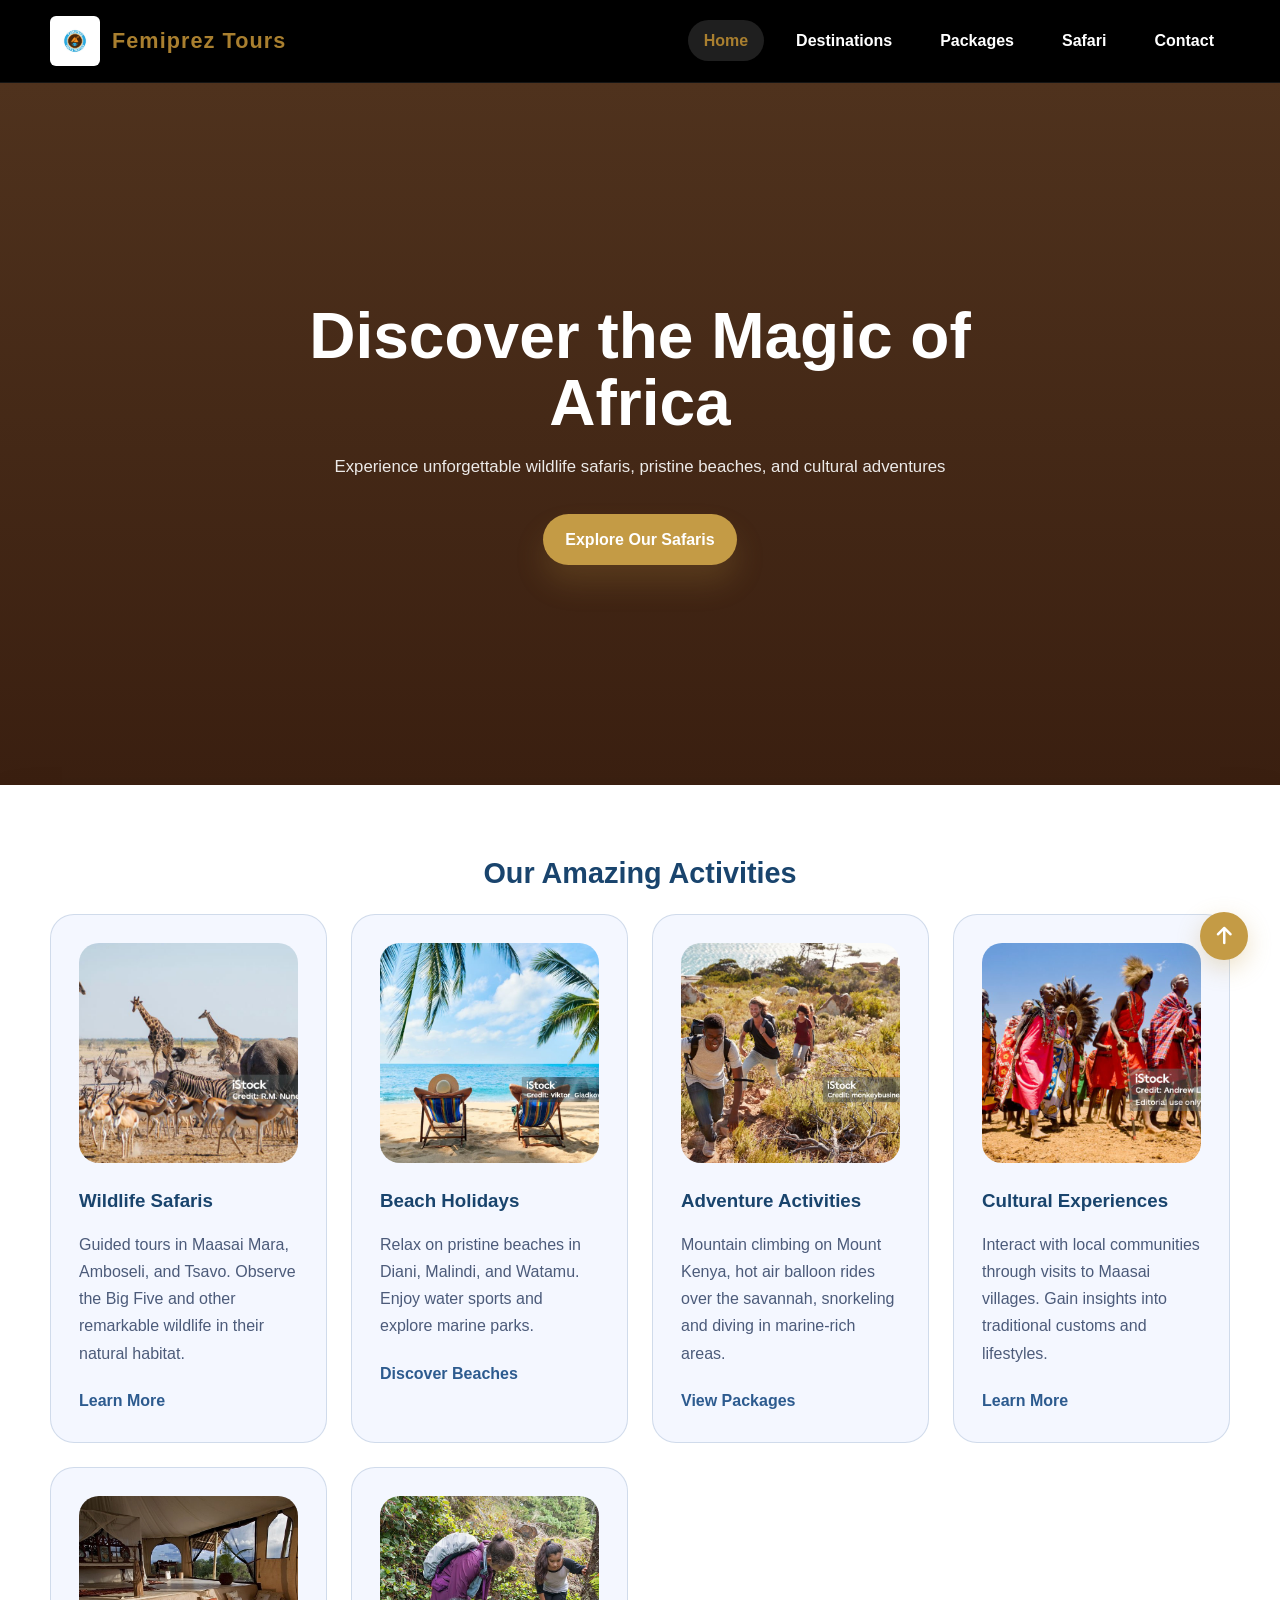
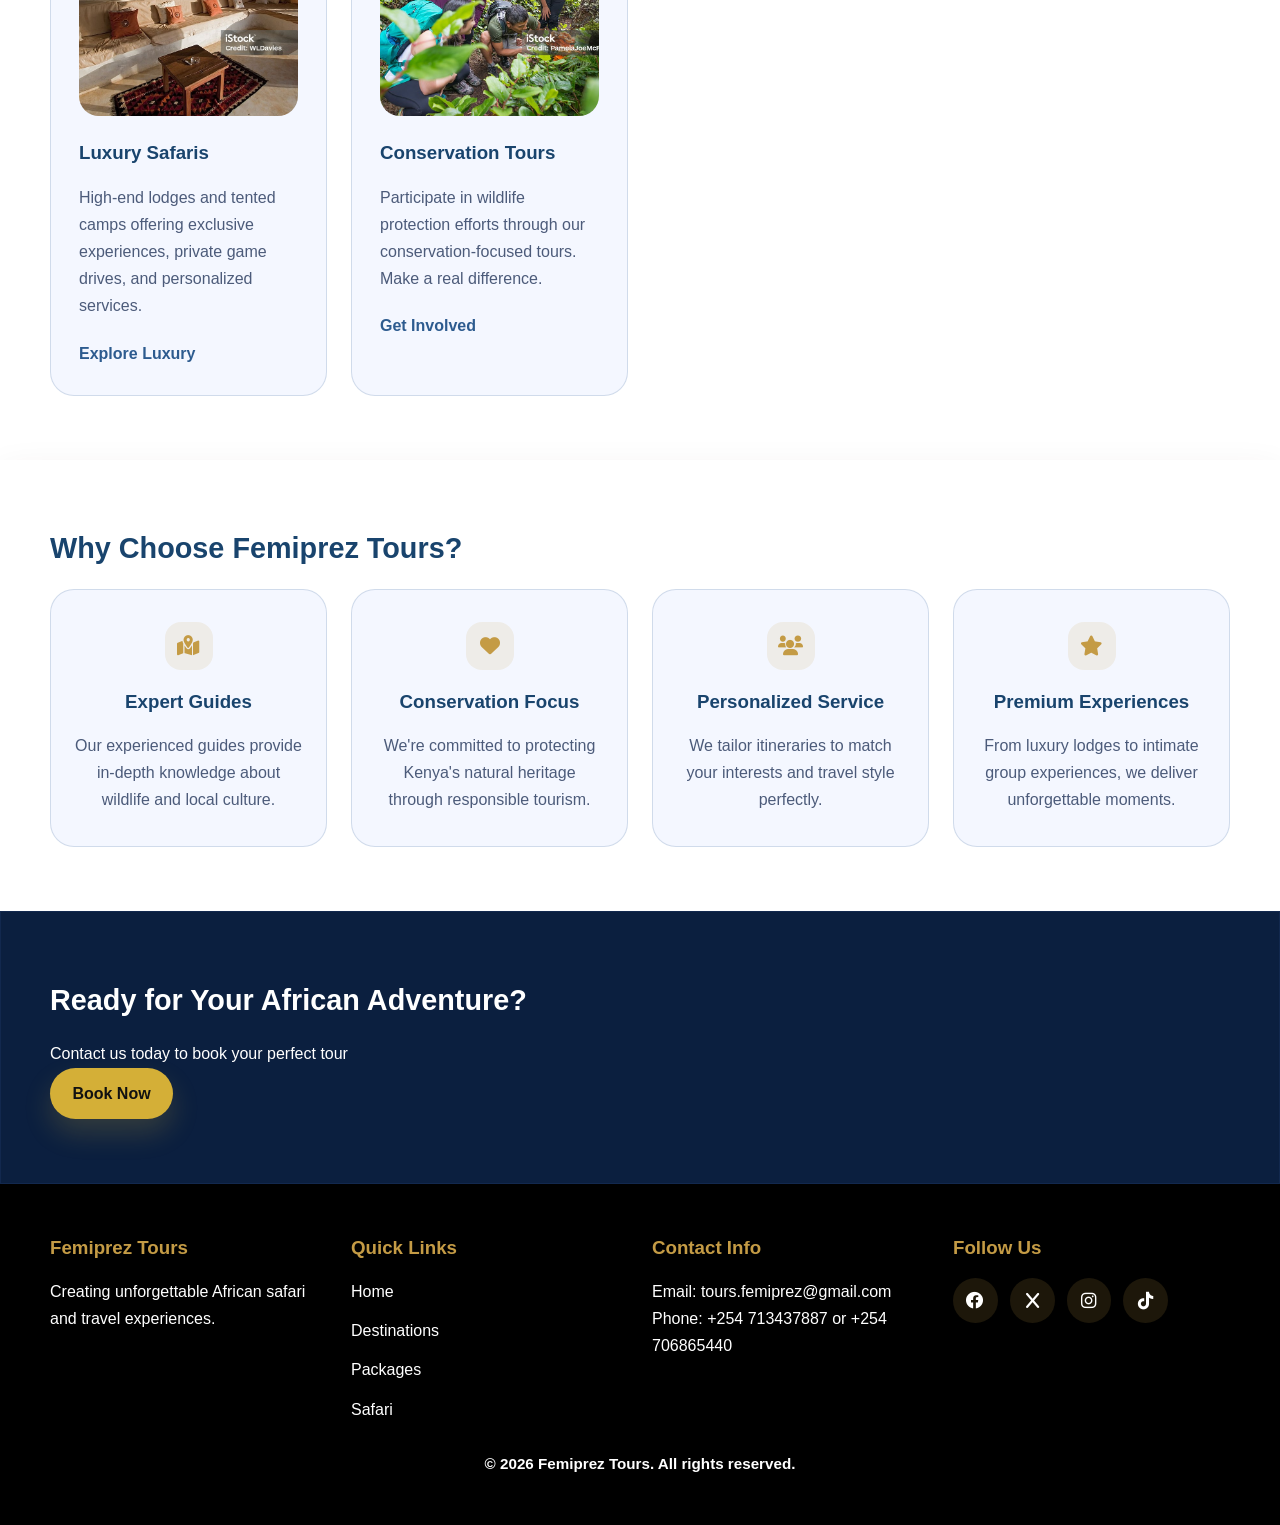
==== commit c8b83a43: "images" ====
--- a/femiprez-tours-main/index.html
+++ b/femiprez-tours-main/index.html
@@ -11,7 +11,7 @@
     <nav class="navbar">
         <div class="container">
             <div class="logo">
-                <img src="images/IMG-20260609-WA0005.jpg" alt="Femiprez Tours logo">
+                <img src="Images/Femiprez logo.jpeg" alt="Femiprez Tours logo">
                 <h1>Femiprez Tours</h1>
             </div>
             <ul class="nav-links">
--- a/femiprez-tours-main/css/styles.css
+++ b/femiprez-tours-main/css/styles.css
@@ -528,12 +528,12 @@
     font-size: 1.1rem;
 }
 
-.safari-img { background: url('../Images/Wildlife safaris.jfif') center/cover no-repeat; }
-.beach-img { background: url('../Images/beach holidays.jfif') center/cover no-repeat; }
-.adventure-img { background: url('../Images/adventure activities.jfif') center/cover no-repeat; }
-.culture-img { background: url('../Images/cultural experience.jfif') center/cover no-repeat; }
-.luxury-img { background: url('../Images/luxury safari.jfif') center/cover no-repeat; }
-.conservation-img { background: url('../Images/conservation tours.jfif') center/cover no-repeat; }
+.safari-img { background: url('../Images/Wildlife Safari.jpg') center/cover no-repeat; }
+.beach-img { background: url('../Images/Beach Holiday.jpg') center/cover no-repeat; }
+.adventure-img { background: url('../Images/Adventure Activities.jpg') center/cover no-repeat; }
+.culture-img { background: url('../Images/Cultural Experince.jpg') center/cover no-repeat; }
+.luxury-img { background: url('../Images/luxury Safari.jpg') center/cover no-repeat; }
+.conservation-img { background: url('../Images/Conservation Tours.jpg') center/cover no-repeat; }
 
 .maasai-mara-img { background: linear-gradient(135deg, #7b5c41 0%, #b59051 100%); }
 .amboseli-img { background: linear-gradient(135deg, #2e5d4d 0%, #7fb89e 100%); }
